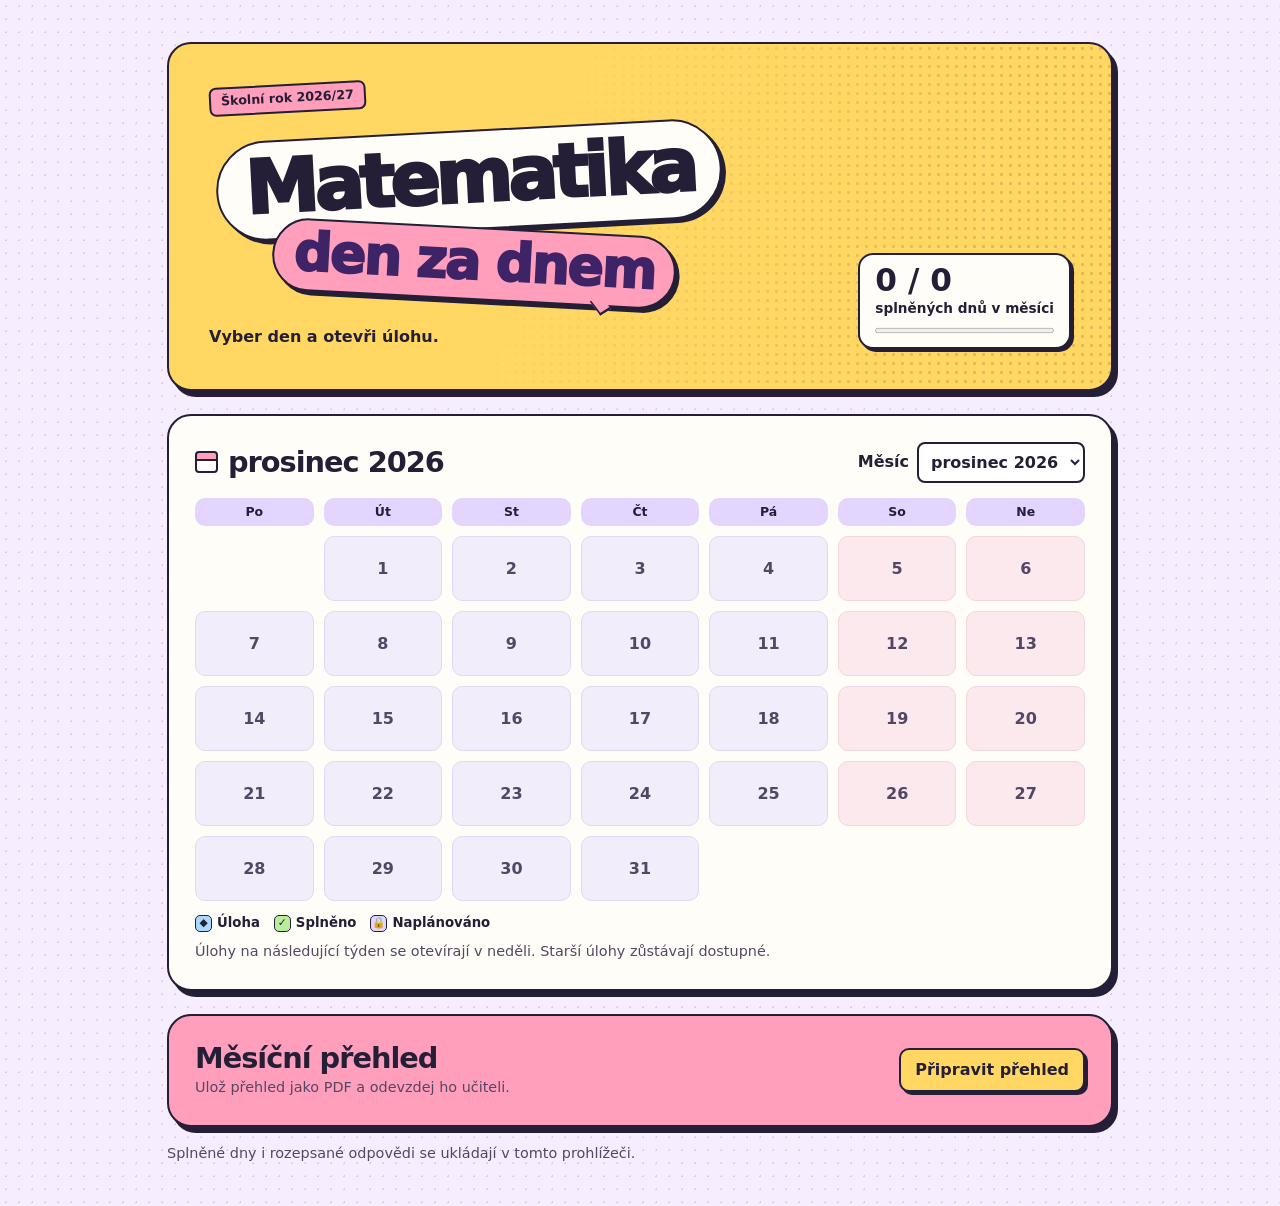
==== index.html @ b0680031 "Add files via upload" ====
<!doctype html>
<html lang="cs">
<meta charset="utf-8">
<meta name="viewport" content="width=device-width, initial-scale=1">
<meta name="theme-color" content="#ffd762">
<title>Matematika den za dnem</title>
<style>
:root {
  --ink:#241e36; --paper:#fffdf7; --yellow:#ffd762; --pink:#ff9fbc;
  --blue:#a9d9ff; --green:#b9ed9b; --purple:#e3d5ff;
  font:16px/1.5 system-ui,sans-serif; color:var(--ink); background:#f6edff;
}
*{box-sizing:border-box}
body{margin:0;background:radial-gradient(#d9cbea 1px,transparent 1px) 0 0/13px 13px}
main{width:min(100%,1030px);margin:auto;padding:clamp(14px,4vw,42px)}
h1,h2,p{margin:0}h2{font-size:clamp(1.35rem,3vw,1.8rem);line-height:1.12;letter-spacing:-.035em}
.hero,.card,dialog{border:2px solid var(--ink);border-radius:24px;box-shadow:5px 6px 0 var(--ink)}
.hero{
  position:relative;isolation:isolate;overflow:hidden;display:grid;grid-template-columns:minmax(0,1fr) auto;
  gap:20px;align-items:end;padding:clamp(18px,4vw,40px);background:var(--yellow);
}
.hero::before{
  content:"";position:absolute;z-index:-1;inset:0;
  background:radial-gradient(#8b5d283c 1.4px,transparent 1.5px) 0 0/9px 9px;
  mask-image:linear-gradient(108deg,transparent 38%,#000 83%);
}
.hero h1{
  display:flex;flex-direction:column;align-items:flex-start;isolation:isolate;
  font-size:clamp(1.85rem,6.5vw,4.6rem);line-height:1;letter-spacing:-.06em;
  font-weight:950;margin:13px 0 19px;padding:4px 7px 5px;
}
.title-bubble{
  position:relative;display:block;max-width:100%;padding:.12em .36em .19em;
  border:2px solid var(--ink);border-radius:1.2em;background:var(--paper);
  box-shadow:4px 4px 0 var(--ink);transform:rotate(-3deg);white-space:nowrap;
}
.title-bubble::after{
  content:"";position:absolute;width:.24em;height:.24em;bottom:-.13em;left:19%;
  background:inherit;border-right:2px solid var(--ink);border-bottom:2px solid var(--ink);
  transform:skew(-10deg,-10deg) rotate(38deg);
}
.title-accent{
  z-index:1;margin:-.06em 0 0 clamp(12px,4.5vw,56px);transform:rotate(3deg);
  color:#3f2367;background:var(--pink);font-size:.72em;letter-spacing:-.035em;
}
.title-accent::after{left:auto;right:16%;transform:skew(10deg,10deg) rotate(52deg)}
@media(max-width:350px){.hero h1{font-size:clamp(1.3rem,9vw,1.85rem)}}
.hero p{font-weight:650}
.tag{display:inline-block;border:2px solid var(--ink);border-radius:7px;background:var(--pink);padding:3px 10px;font-size:.79rem;font-weight:850;transform:rotate(-3deg)}
.progress{background:var(--paper);border:2px solid var(--ink);border-radius:15px;box-shadow:3px 3px 0 var(--ink);padding:8px 15px;font-size:.85rem;font-weight:700;min-width:170px}
.progress strong{display:block;font-size:1.95rem;line-height:1.12;font-weight:900}
progress{width:100%;height:11px;accent-color:#614bcc}
.card{margin-top:23px;background:var(--paper);padding:clamp(12px,3vw,26px)}
.row{display:flex;align-items:center;justify-content:space-between;gap:12px;flex-wrap:wrap}
.calendar-heading{display:flex;align-items:center;gap:10px}
.calendar-heading::before{content:"";width:19px;height:18px;flex:none;border:2px solid var(--ink);border-radius:4px;background:linear-gradient(var(--pink) 0 32%,var(--ink) 32% 44%,white 44%)}
.month{display:flex;gap:8px;align-items:center;font-weight:750}
select,input{font:inherit;color:inherit;border:2px solid var(--ink);border-radius:8px;background:white;padding:8px}
input{width:100%}select{max-width:100%}
.grid{display:grid;grid-template-columns:repeat(7,minmax(0,1fr));gap:clamp(3px,1vw,10px);margin:15px 0 12px}
.day,.weekday{text-align:center;border-radius:10px}
.weekday{background:var(--purple);font-size:.78rem;font-weight:850;padding:5px 0}
.day{min-height:clamp(42px,7vw,65px);display:flex;flex-direction:column;align-items:center;justify-content:center;line-height:1.15;background:#f2edfa;color:#524765;border:1px solid #e3d8f0;font-weight:740}
.day.weekend{background:#fbe9ee;border-color:#f1d7e0}
.day.active{width:100%;font:inherit;font-weight:900;line-height:1.15;color:var(--ink);border:2px solid var(--ink);background:var(--blue);box-shadow:2px 2px 0 var(--ink);cursor:pointer}
.day.active.done{background:var(--green)}
.day.locked{background:#ece3f5;border:1px dashed #7a668e}
.mark{display:block;font-size:.76rem;margin-top:2px}
.legend{display:flex;gap:7px 14px;flex-wrap:wrap;margin:8px 0;font-size:.83rem;font-weight:750}
.legend span{display:flex;align-items:center;gap:5px}
.legend i{width:17px;height:17px;display:grid;place-items:center;border:1px solid var(--ink);border-radius:5px;font:normal 700 .67rem/1 system-ui;background:var(--blue)}
.legend .green{background:var(--green)}.legend .future{background:var(--purple)}
.muted{color:#554763;font-size:.9rem}
#loadStatus:empty{display:none}
#storageNote{margin-top:16px}
.report-card{background:var(--pink)}
.report-card p{margin-top:3px}
button.action{border:2px solid var(--ink);border-radius:10px;background:var(--yellow);color:var(--ink);box-shadow:3px 3px 0 var(--ink);padding:8px 14px;font:inherit;font-weight:850;cursor:pointer}
.active:hover,button.action:hover{filter:brightness(.96)}
.active:active,button.action:active{transform:translate(2px,2px);box-shadow:none}
:focus-visible{outline:3px solid #614bcc;outline-offset:3px}
dialog{background:var(--paper);color:var(--ink);width:min(590px,calc(100% - 26px));padding:clamp(14px,4vw,25px);max-height:88dvh}
dialog::backdrop{background:#241e36a8}
dialog .row{border-bottom:2px solid var(--ink);padding-bottom:12px;margin-bottom:10px}
dialog [data-close]{background:var(--purple)}
dialog label{display:block;margin:.55em 0;font-weight:700}
#reportForm button{margin-top:12px}
.question{min-width:0;margin:.85rem 0;padding:.7rem .8rem;border:2px solid var(--ink);border-radius:12px;background:#f8f0ff}
.question legend{max-width:100%;padding:0 5px;font-weight:830;white-space:normal;overflow-wrap:anywhere}
.question[aria-invalid=true]{border-color:#ac284d;background:#fff0f4}
.question-image{display:block;max-width:100%;max-height:300px;object-fit:contain;margin:.5rem 0}
.options label{display:flex;align-items:baseline;gap:8px;font-weight:550}
.options input{width:auto;accent-color:#614bcc}
.feedback{min-height:1.5em;font-weight:750;margin:5px 0 9px}
.success{color:#25531d}
#report{display:none}table{width:100%;border-collapse:collapse}th,td{text-align:left;border-bottom:1px solid #ccc;padding:9px}
@media(max-width:560px){
  .hero{grid-template-columns:1fr;gap:13px}
  .progress{min-width:0;width:min(100%,210px)}
  .progress strong{font-size:1.5rem}
  .card{margin-top:19px}
}
@media print{main,dialog{display:none!important}#report{display:block;color:black;padding:12mm}body,:root{background:white}}
#questionProgress{display:table;margin-top:10px;padding:3px 10px;border:2px solid var(--ink);border-radius:9px;background:var(--yellow);font-weight:850}
[hidden]{display:none!important}
</style>
<main>
<header class="hero"><div><div class="tag">Školní rok 2026/27</div><h1><span class="title-bubble">Matematika</span> <span class="title-bubble title-accent">den za dnem</span></h1><p>Vyber den a otevři úlohu.</p></div><div class="progress"><strong id="count">0 / 0</strong><div>splněných dnů v měsíci</div><progress id="bar" max="1" value="0" aria-label="Splněné dny"></progress></div></header>
<section class="card" aria-labelledby="month"><div class="row"><h2 id="month" class="calendar-heading"></h2><label class="month">Měsíc <select id="monthSelect"></select></label></div><div class="grid" id="calendar"></div><div class="legend"><span><i aria-hidden="true">◆</i> Úloha</span><span><i class="green" aria-hidden="true">✓</i> Splněno</span><span><i class="future" aria-hidden="true">🔒</i> Naplánováno</span></div><p id="loadStatus" role="status"></p><p class="muted">Úlohy na následující týden se otevírají v neděli. Starší úlohy zůstávají dostupné.</p></section>
<section class="card row report-card"><div><h2>Měsíční přehled</h2><p class="muted">Ulož přehled jako PDF a odevzdej ho učiteli.</p></div><button class="action" id="openReport">Připravit přehled</button></section>
<p class="muted" id="storageNote">Splněné dny i rozepsané odpovědi se ukládají v tomto prohlížeči.</p>
</main>
<dialog id="work"><div class="row"><h2 id="workTitle"></h2><button type="button" class="action" data-close>Zavřít</button></div><p id="instructions"></p><p id="questionProgress" tabindex="-1" hidden></p><form id="exerciseForm"><div id="questions"></div><p class="feedback" id="feedback" aria-live="polite"></p><button type="submit" class="action" id="check">Zkontrolovat</button></form></dialog>
<dialog id="export"><div class="row"><h2>Měsíční přehled</h2><button type="button" class="action" data-close>Zavřít</button></div><form id="reportForm"><label for="name">Jméno a příjmení</label><input id="name" required maxlength="100" autocomplete="name"><p class="muted">V tiskovém okně vyber možnost Uložit jako PDF.</p><button class="action">Tisk / uložit jako PDF</button></form></dialog>
<section id="report"><h1>Přehled splněných úloh</h1><p id="reportName"></p><p id="reportTotal"></p><table><thead><tr><th>Datum</th><th>Téma</th><th>Stav</th></tr></thead><tbody id="reportDays"></tbody></table></section>
<script type="application/json" id="demoData">{"2026-11-16": {"title": "Obvody a obsahy rovinných útvarů", "revision": "obvody-b", "instructions": "Vyber odpověď a klikni na Zkontrolovat. U otázek 6–10 si napiš výpočet na papír. Obrázky neměř.", "questions": [{"prompt": "OBVOD obdélníku se stranami a, b", "type": "choice", "options": ["o = a · b", "o = 2 · (a + b)", "o = a + b", "o = 4 · a"], "correct": 1, "image": "[data-uri]", "imageAlt": "Schéma obdélníku."}, {"prompt": "OBSAH kosočtverce se stranou a a výškou v k této straně", "type": "choice", "options": ["S = 4 · a", "S = (a · v) : 2", "S = a · v", "S = a + v"], "correct": 2, "image": "[data-uri]", "imageAlt": "Schéma kosočtverce."}, {"prompt": "Který vzorec vyjadřuje obsah deltoidu s úhlopříčkami e, f?", "type": "choice", "options": ["S = (e · f) : 2", "S = e · f", "S = 2 · (e + f)", "S = (e + f) : 2"], "correct": 0, "image": "[data-uri]", "imageAlt": "Deltoid s vyznačenými úhlopříčkami e a f."}, {"prompt": "Který vzorec vyjadřuje obvod trojúhelníku se stranami a, b, c?", "type": "choice", "options": ["o = a · b · c", "o = 2 · (a + b)", "o = (a + b + c) : 2", "o = a + b + c"], "correct": 3, "image": "[data-uri]", "imageAlt": "Schéma trojúhelníku."}, {"prompt": "Který vzorec vyjadřuje obsah lichoběžníku se základnami a, c a výškou v?", "type": "choice", "options": ["S = a · c", "S = (a + c) · v", "S = [(a + c) · v] : 2", "S = (a · c) : 2"], "correct": 2, "image": "[data-uri]", "imageAlt": "Schéma lichoběžníku."}, {"prompt": "Čtvercový záhon má plochu 81 m². Kolik metrů obruby je potřeba kolem celého záhonu?", "type": "choice", "options": ["9 m", "18 m", "36 m", "324 m"], "correct": 2, "image": "[data-uri]", "imageAlt": "Schéma čtvercového záhonu."}, {"prompt": "Tatínek oplocuje pole s rozměry 15 m a 7 m. Kolik metrů plotu potřebuje, nechá-li otvor pro branku široký 3 m?", "type": "choice", "options": ["44 m", "41 m", "105 m", "38 m"], "correct": 1, "image": "[data-uri]", "imageAlt": "Schéma obdélníkového pole."}, {"prompt": "Eva vystřihla trojúhelníkovou vlaječku o obsahu 35 cm². Její základna měří 10 cm. Jak vysoká je vlaječka?", "type": "choice", "options": ["3,5 cm", "14 cm", "25 cm", "7 cm"], "correct": 3, "image": "[data-uri]", "imageAlt": "Schéma trojúhelníkové vlaječky."}, {"prompt": "Petr vyrábí ozdobu ve tvaru kosočtverce. Strana měří 7 cm a výška k ní 5 cm. Kolik cm² papíru ozdoba zabere?", "type": "choice", "options": ["35 cm²", "28 cm²", "17,5 cm²", "24 cm²"], "correct": 0, "image": "[data-uri]", "imageAlt": "Schéma ozdoby ve tvaru kosočtverce."}, {"prompt": "Obec chce osázet tulipány obdélníkový záhon o rozměrech 4,5 m a 3 m. Tulipán bude ve všech rozích a po celém obvodu budou mezi tulipány rozestupy 30 cm. Kolik tulipánů je potřeba?", "type": "choice", "options": ["25 ks", "50 ks", "54 ks", "200 ks"], "correct": 1, "image": "[data-uri]", "imageAlt": "Schéma obdélníkového záhonu."}, {"prompt": "Vypočítej obvod kosodélníku.", "type": "choice", "options": ["26 cm", "30 cm", "48 cm", "40 cm"], "correct": 0, "image": "[data-uri]", "imageAlt": "Kosodélník se stranami 8 cm a 5 cm. Vyznačená úsečka uvnitř měří 6 cm."}, {"prompt": "Urči obsah rovnoběžníku. Strana čtverečku je 1 cm.", "type": "choice", "options": ["20 cm²", "40 cm²", "10 cm²", "25 cm²"], "correct": 0, "image": "[data-uri]", "imageAlt": "Rovnoběžník ve čtvercové síti se základnou dlouhou pět čtverečků a výškou čtyři čtverečky."}, {"prompt": "Vypočítej obvod trojúhelníku.", "type": "choice", "options": ["32 cm", "22 cm", "40 cm", "72 cm"], "correct": 1, "image": "[data-uri]", "imageAlt": "Trojúhelník má strany 5 cm, 9 cm a 8 cm. Vyznačená výška měří 4 cm."}, {"prompt": "Vypočítej obsah lichoběžníku.", "type": "choice", "options": ["21 cm²", "42 cm²", "30 cm²", "84 cm²"], "correct": 1, "image": "[data-uri]", "imageAlt": "Lichoběžník má základny 6 cm a 15 cm a výšku 4 cm."}, {"prompt": "Urči obsah vybarveného útvaru. Strana čtverečku je 1 cm.", "type": "choice", "options": ["24 cm²", "12 cm²", "18 cm²", "6 cm²"], "correct": 2, "image": "[data-uri]", "imageAlt": "Vybarvený lichoběžník ve čtvercové síti. Horní základna zabírá tři čtverečky, dolní šest a výška čtyři."}], "mode": "sequence"}, "2026-11-17": {"title": "Neznámá na obou stranách", "questions": [{"prompt": "4x + 1 = 2x + 9", "type": "text", "answers": ["4"]}, {"prompt": "5x − 8 = 3x + 6", "type": "text", "answers": ["7"]}, {"prompt": "2x + 6 = 3x + 9", "type": "text", "answers": ["-3"]}]}, "2026-11-18": {"title": "Rovnice se závorkami", "questions": [{"prompt": "3(x − 2) = 12", "type": "text", "answers": ["6"]}, {"prompt": "2(x + 4) = x + 3", "type": "text", "answers": ["-5"]}, {"prompt": "4(x − 1) = 2(x + 3)", "type": "text", "answers": ["5"]}]}, "2026-11-19": {"title": "Neznámá ve jmenovateli", "questions": [{"prompt": "12/x = 3", "type": "text", "answers": ["4"]}, {"prompt": "18/(x − 1) = 6", "type": "text", "answers": ["4"]}, {"prompt": "10/(x + 2) = 5", "type": "text", "answers": ["0"]}]}, "2026-11-20": {"title": "Závěrečný mix", "questions": [{"prompt": "5(x − 2) = 2x + 11", "type": "text", "answers": ["7"]}, {"prompt": "24/(x + 1) = 8", "type": "text", "answers": ["2"]}, {"prompt": "Dvě tiskárny vytisknou společně 600 listů. První sama zvládne 600 listů za 30 minut, druhá za 60 minut. Za kolik minut to zvládnou společně?", "type": "text", "answers": ["20"]}]}, "2026-11-21": {"title": "Zvířecí houpačka", "revision": "houpacka", "mode": "sequence", "instructions": "Čísla u houpačky označují vzdálenost od středu. Vyber jednu odpověď a klikni na Zkontrolovat.", "questions": [{"prompt": "Na které místo vpravo od středu patří Thinky, aby byla houpačka v rovnováze?", "type": "choice", "options": ["Místo 2", "Místo 1", "Místo 5", "Místo 3"], "correct": 0, "image": "[data-uri]", "imageAlt": "Cleo má 20 kg a sedí vlevo na místě 4. Thinky má 40 kg a čeká, až ho posadíš vpravo."}, {"prompt": "Kolik kilogramů váží Scout, aby byla houpačka v rovnováze?", "type": "choice", "options": ["20 kg", "40 kg", "30 kg", "50 kg"], "correct": 1, "image": "[data-uri]", "imageAlt": "Spotty má 30 kg a sedí vlevo na místě 4. Scout má neznámou hmotnost a sedí vpravo na místě 3."}, {"prompt": "Na které místo vpravo od středu patří Cleo, aby byla houpačka v rovnováze?", "type": "choice", "options": ["Místo 2", "Místo 3", "Místo 5", "Místo 4"], "correct": 3, "image": "[data-uri]", "imageAlt": "Thinky má 40 kg a sedí vlevo na místě 3. Cleo má 30 kg a čeká, až ho posadíš vpravo."}, {"prompt": "Kolik kilogramů váží Spotty, aby byla houpačka v rovnováze?", "type": "choice", "options": ["50 kg", "40 kg", "60 kg", "30 kg"], "correct": 0, "image": "[data-uri]", "imageAlt": "Scout má 20 kg a sedí vlevo na místě 5. Spotty má neznámou hmotnost a sedí vpravo na místě 2."}, {"prompt": "Na které místo vpravo od středu patří Thinky, aby byla houpačka v rovnováze?", "type": "choice", "options": ["Místo 4", "Místo 5", "Místo 2", "Místo 3"], "correct": 2, "image": "[data-uri]", "imageAlt": "Cleo má 20 kg a sedí vlevo na místě 1. Spotty má 20 kg a sedí vlevo na místě 3. Thinky má 40 kg a čeká, až ho posadíš vpravo."}, {"prompt": "Na které místo vlevo od středu patří Thinky, aby byla houpačka v rovnováze?", "type": "choice", "options": ["Místo 2", "Místo 4", "Místo 1", "Místo 5"], "correct": 1, "image": "[data-uri]", "imageAlt": "Thinky má 30 kg a čeká, až ho posadíš vlevo. Scout má 30 kg a sedí vpravo na místě 1. Cleo má 30 kg a sedí vpravo na místě 3."}, {"prompt": "Kolik kilogramů váží Scout, aby byla houpačka v rovnováze?", "type": "choice", "options": ["80 kg", "50 kg", "60 kg", "70 kg"], "correct": 3, "image": "[data-uri]", "imageAlt": "Spotty má 30 kg a sedí vlevo na místě 2. Thinky má 20 kg a sedí vlevo na místě 4. Scout má neznámou hmotnost a sedí vpravo na místě 2."}, {"prompt": "Na které místo vpravo od středu patří Thinky, aby byla houpačka v rovnováze?", "type": "choice", "options": ["Místo 3", "Místo 4", "Místo 5", "Místo 2"], "correct": 1, "image": "[data-uri]", "imageAlt": "Cleo má 40 kg a sedí vlevo na místě 2. Scout má 20 kg a sedí vlevo na místě 4. Spotty má 40 kg a sedí vpravo na místě 1. Thinky má 30 kg a čeká, až ho posadíš vpravo."}, {"prompt": "Kolik kilogramů váží Spotty, aby byla houpačka v rovnováze?", "type": "choice", "options": ["50 kg", "30 kg", "40 kg", "60 kg"], "correct": 2, "image": "[data-uri]", "imageAlt": "Scout má 40 kg a sedí vlevo na místě 1. Thinky má 30 kg a sedí vlevo na místě 4. Cleo má 20 kg a sedí vpravo na místě 4. Spotty má neznámou hmotnost a sedí vpravo na místě 2."}, {"prompt": "Na které místo vpravo od středu patří Thinky, aby byla houpačka v rovnováze?", "type": "choice", "options": ["Místo 4", "Místo 5", "Místo 2", "Místo 3"], "correct": 1, "image": "[data-uri]", "imageAlt": "Spotty má 20 kg a sedí vlevo na místě 2. Scout má 30 kg a sedí vlevo na místě 5. Cleo má 20 kg a sedí vpravo na místě 2. Thinky má 30 kg a čeká, až ho posadíš vpravo."}]}, "2026-11-22": {"title": "Nedělní obrázkové šifry", "questions": [{"prompt": "Který tvar patří na místo otazníku?", "type": "choice", "options": ["Modrý čtverec", "Růžový kruh", "Modrý kruh", "Růžový čtverec"], "correct": 1, "image": "[data-uri]", "imageAlt": "V řadě je růžový kruh, modrý čtverec, modrý čtverec, růžový kruh, modrý čtverec, modrý čtverec a otazník."}, {"prompt": "Váhy jsou v rovnováze. Růžová kostka váží 2 g a žlutý žeton 3 g. Kolik váží modrá kostka?", "type": "choice", "options": ["3 g", "4 g", "5 g", "6 g"], "correct": 2, "image": "[data-uri]", "imageAlt": "Vlevo jsou dvě růžové kostky a jedna modrá. Vpravo jsou tři žluté žetony."}, {"prompt": "Každá barva se má objevit právě jednou v každém řádku i sloupci. Jaká barva chybí?", "type": "choice", "options": ["Modrá", "Žlutá", "Zelená", "Růžová"], "correct": 3, "image": "[data-uri]", "imageAlt": "Řádky odshora: růžová, modrá, žlutá, zelená. Žlutá, zelená, růžová, modrá. Modrá, růžová, zelená, žlutá. Zelená, žlutá, modrá, otazník."}]}}</script>
<script src="./calendar.js?v=8" defer></script>
</html>
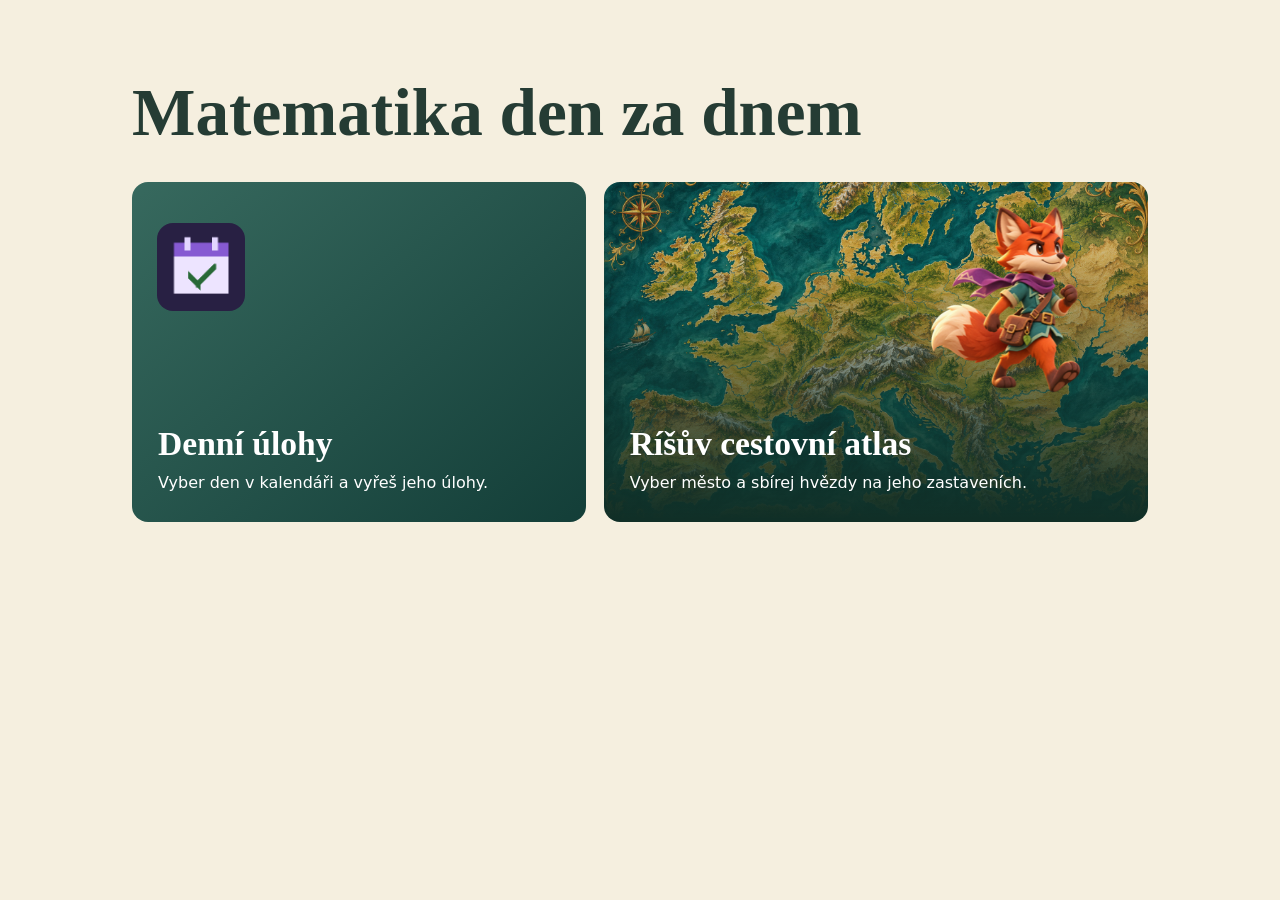
==== commit 1241be66: "Add files via upload" ====
--- a/index.html
+++ b/index.html
@@ -1,118 +1,3 @@
-<!doctype html>
-<html lang="cs">
-<meta charset="utf-8">
-<meta name="viewport" content="width=device-width, initial-scale=1">
-<meta name="theme-color" content="#ffd762">
-<title>Matematika den za dnem</title>
-<style>
-:root {
-  --ink:#241e36; --paper:#fffdf7; --yellow:#ffd762; --pink:#ff9fbc;
-  --blue:#a9d9ff; --green:#b9ed9b; --purple:#e3d5ff;
-  font:16px/1.5 system-ui,sans-serif; color:var(--ink); background:#f6edff;
-}
-*{box-sizing:border-box}
-body{margin:0;background:radial-gradient(#d9cbea 1px,transparent 1px) 0 0/13px 13px}
-main{width:min(100%,1030px);margin:auto;padding:clamp(14px,4vw,42px)}
-h1,h2,p{margin:0}h2{font-size:clamp(1.35rem,3vw,1.8rem);line-height:1.12;letter-spacing:-.035em}
-.hero,.card,dialog{border:2px solid var(--ink);border-radius:24px;box-shadow:5px 6px 0 var(--ink)}
-.hero{
-  position:relative;isolation:isolate;overflow:hidden;display:grid;grid-template-columns:minmax(0,1fr) auto;
-  gap:20px;align-items:end;padding:clamp(18px,4vw,40px);background:var(--yellow);
-}
-.hero::before{
-  content:"";position:absolute;z-index:-1;inset:0;
-  background:radial-gradient(#8b5d283c 1.4px,transparent 1.5px) 0 0/9px 9px;
-  mask-image:linear-gradient(108deg,transparent 38%,#000 83%);
-}
-.hero h1{
-  display:flex;flex-direction:column;align-items:flex-start;isolation:isolate;
-  font-size:clamp(1.85rem,6.5vw,4.6rem);line-height:1;letter-spacing:-.06em;
-  font-weight:950;margin:13px 0 19px;padding:4px 7px 5px;
-}
-.title-bubble{
-  position:relative;display:block;max-width:100%;padding:.12em .36em .19em;
-  border:2px solid var(--ink);border-radius:1.2em;background:var(--paper);
-  box-shadow:4px 4px 0 var(--ink);transform:rotate(-3deg);white-space:nowrap;
-}
-.title-bubble::after{
-  content:"";position:absolute;width:.24em;height:.24em;bottom:-.13em;left:19%;
-  background:inherit;border-right:2px solid var(--ink);border-bottom:2px solid var(--ink);
-  transform:skew(-10deg,-10deg) rotate(38deg);
-}
-.title-accent{
-  z-index:1;margin:-.06em 0 0 clamp(12px,4.5vw,56px);transform:rotate(3deg);
-  color:#3f2367;background:var(--pink);font-size:.72em;letter-spacing:-.035em;
-}
-.title-accent::after{left:auto;right:16%;transform:skew(10deg,10deg) rotate(52deg)}
-@media(max-width:350px){.hero h1{font-size:clamp(1.3rem,9vw,1.85rem)}}
-.hero p{font-weight:650}
-.tag{display:inline-block;border:2px solid var(--ink);border-radius:7px;background:var(--pink);padding:3px 10px;font-size:.79rem;font-weight:850;transform:rotate(-3deg)}
-.progress{background:var(--paper);border:2px solid var(--ink);border-radius:15px;box-shadow:3px 3px 0 var(--ink);padding:8px 15px;font-size:.85rem;font-weight:700;min-width:170px}
-.progress strong{display:block;font-size:1.95rem;line-height:1.12;font-weight:900}
-progress{width:100%;height:11px;accent-color:#614bcc}
-.card{margin-top:23px;background:var(--paper);padding:clamp(12px,3vw,26px)}
-.row{display:flex;align-items:center;justify-content:space-between;gap:12px;flex-wrap:wrap}
-.calendar-heading{display:flex;align-items:center;gap:10px}
-.calendar-heading::before{content:"";width:19px;height:18px;flex:none;border:2px solid var(--ink);border-radius:4px;background:linear-gradient(var(--pink) 0 32%,var(--ink) 32% 44%,white 44%)}
-.month{display:flex;gap:8px;align-items:center;font-weight:750}
-select,input{font:inherit;color:inherit;border:2px solid var(--ink);border-radius:8px;background:white;padding:8px}
-input{width:100%}select{max-width:100%}
-.grid{display:grid;grid-template-columns:repeat(7,minmax(0,1fr));gap:clamp(3px,1vw,10px);margin:15px 0 12px}
-.day,.weekday{text-align:center;border-radius:10px}
-.weekday{background:var(--purple);font-size:.78rem;font-weight:850;padding:5px 0}
-.day{min-height:clamp(42px,7vw,65px);display:flex;flex-direction:column;align-items:center;justify-content:center;line-height:1.15;background:#f2edfa;color:#524765;border:1px solid #e3d8f0;font-weight:740}
-.day.weekend{background:#fbe9ee;border-color:#f1d7e0}
-.day.active{width:100%;font:inherit;font-weight:900;line-height:1.15;color:var(--ink);border:2px solid var(--ink);background:var(--blue);box-shadow:2px 2px 0 var(--ink);cursor:pointer}
-.day.active.done{background:var(--green)}
-.day.locked{background:#ece3f5;border:1px dashed #7a668e}
-.mark{display:block;font-size:.76rem;margin-top:2px}
-.legend{display:flex;gap:7px 14px;flex-wrap:wrap;margin:8px 0;font-size:.83rem;font-weight:750}
-.legend span{display:flex;align-items:center;gap:5px}
-.legend i{width:17px;height:17px;display:grid;place-items:center;border:1px solid var(--ink);border-radius:5px;font:normal 700 .67rem/1 system-ui;background:var(--blue)}
-.legend .green{background:var(--green)}.legend .future{background:var(--purple)}
-.muted{color:#554763;font-size:.9rem}
-#loadStatus:empty{display:none}
-#storageNote{margin-top:16px}
-.report-card{background:var(--pink)}
-.report-card p{margin-top:3px}
-button.action{border:2px solid var(--ink);border-radius:10px;background:var(--yellow);color:var(--ink);box-shadow:3px 3px 0 var(--ink);padding:8px 14px;font:inherit;font-weight:850;cursor:pointer}
-.active:hover,button.action:hover{filter:brightness(.96)}
-.active:active,button.action:active{transform:translate(2px,2px);box-shadow:none}
-:focus-visible{outline:3px solid #614bcc;outline-offset:3px}
-dialog{background:var(--paper);color:var(--ink);width:min(590px,calc(100% - 26px));padding:clamp(14px,4vw,25px);max-height:88dvh}
-dialog::backdrop{background:#241e36a8}
-dialog .row{border-bottom:2px solid var(--ink);padding-bottom:12px;margin-bottom:10px}
-dialog [data-close]{background:var(--purple)}
-dialog label{display:block;margin:.55em 0;font-weight:700}
-#reportForm button{margin-top:12px}
-.question{min-width:0;margin:.85rem 0;padding:.7rem .8rem;border:2px solid var(--ink);border-radius:12px;background:#f8f0ff}
-.question legend{max-width:100%;padding:0 5px;font-weight:830;white-space:normal;overflow-wrap:anywhere}
-.question[aria-invalid=true]{border-color:#ac284d;background:#fff0f4}
-.question-image{display:block;max-width:100%;max-height:300px;object-fit:contain;margin:.5rem 0}
-.options label{display:flex;align-items:baseline;gap:8px;font-weight:550}
-.options input{width:auto;accent-color:#614bcc}
-.feedback{min-height:1.5em;font-weight:750;margin:5px 0 9px}
-.success{color:#25531d}
-#report{display:none}table{width:100%;border-collapse:collapse}th,td{text-align:left;border-bottom:1px solid #ccc;padding:9px}
-@media(max-width:560px){
-  .hero{grid-template-columns:1fr;gap:13px}
-  .progress{min-width:0;width:min(100%,210px)}
-  .progress strong{font-size:1.5rem}
-  .card{margin-top:19px}
-}
-@media print{main,dialog{display:none!important}#report{display:block;color:black;padding:12mm}body,:root{background:white}}
-#questionProgress{display:table;margin-top:10px;padding:3px 10px;border:2px solid var(--ink);border-radius:9px;background:var(--yellow);font-weight:850}
-[hidden]{display:none!important}
-</style>
-<main>
-<header class="hero"><div><div class="tag">Školní rok 2026/27</div><h1><span class="title-bubble">Matematika</span> <span class="title-bubble title-accent">den za dnem</span></h1><p>Vyber den a otevři úlohu.</p></div><div class="progress"><strong id="count">0 / 0</strong><div>splněných dnů v měsíci</div><progress id="bar" max="1" value="0" aria-label="Splněné dny"></progress></div></header>
-<section class="card" aria-labelledby="month"><div class="row"><h2 id="month" class="calendar-heading"></h2><label class="month">Měsíc <select id="monthSelect"></select></label></div><div class="grid" id="calendar"></div><div class="legend"><span><i aria-hidden="true">◆</i> Úloha</span><span><i class="green" aria-hidden="true">✓</i> Splněno</span><span><i class="future" aria-hidden="true">🔒</i> Naplánováno</span></div><p id="loadStatus" role="status"></p><p class="muted">Úlohy na následující týden se otevírají v neděli. Starší úlohy zůstávají dostupné.</p></section>
-<section class="card row report-card"><div><h2>Měsíční přehled</h2><p class="muted">Ulož přehled jako PDF a odevzdej ho učiteli.</p></div><button class="action" id="openReport">Připravit přehled</button></section>
-<p class="muted" id="storageNote">Splněné dny i rozepsané odpovědi se ukládají v tomto prohlížeči.</p>
-</main>
-<dialog id="work"><div class="row"><h2 id="workTitle"></h2><button type="button" class="action" data-close>Zavřít</button></div><p id="instructions"></p><p id="questionProgress" tabindex="-1" hidden></p><form id="exerciseForm"><div id="questions"></div><p class="feedback" id="feedback" aria-live="polite"></p><button type="submit" class="action" id="check">Zkontrolovat</button></form></dialog>
-<dialog id="export"><div class="row"><h2>Měsíční přehled</h2><button type="button" class="action" data-close>Zavřít</button></div><form id="reportForm"><label for="name">Jméno a příjmení</label><input id="name" required maxlength="100" autocomplete="name"><p class="muted">V tiskovém okně vyber možnost Uložit jako PDF.</p><button class="action">Tisk / uložit jako PDF</button></form></dialog>
-<section id="report"><h1>Přehled splněných úloh</h1><p id="reportName"></p><p id="reportTotal"></p><table><thead><tr><th>Datum</th><th>Téma</th><th>Stav</th></tr></thead><tbody id="reportDays"></tbody></table></section>
-<script type="application/json" id="demoData">{"2026-11-16": {"title": "Obvody a obsahy rovinných útvarů", "revision": "obvody-b", "instructions": "Vyber odpověď a klikni na Zkontrolovat. U otázek 6–10 si napiš výpočet na papír. Obrázky neměř.", "questions": [{"prompt": "OBVOD obdélníku se stranami a, b", "type": "choice", "options": ["o = a · b", "o = 2 · (a + b)", "o = a + b", "o = 4 · a"], "correct": 1, "image": "[data-uri]", "imageAlt": "Schéma obdélníku."}, {"prompt": "OBSAH kosočtverce se stranou a a výškou v k této straně", "type": "choice", "options": ["S = 4 · a", "S = (a · v) : 2", "S = a · v", "S = a + v"], "correct": 2, "image": "[data-uri]", "imageAlt": "Schéma kosočtverce."}, {"prompt": "Který vzorec vyjadřuje obsah deltoidu s úhlopříčkami e, f?", "type": "choice", "options": ["S = (e · f) : 2", "S = e · f", "S = 2 · (e + f)", "S = (e + f) : 2"], "correct": 0, "image": "[data-uri]", "imageAlt": "Deltoid s vyznačenými úhlopříčkami e a f."}, {"prompt": "Který vzorec vyjadřuje obvod trojúhelníku se stranami a, b, c?", "type": "choice", "options": ["o = a · b · c", "o = 2 · (a + b)", "o = (a + b + c) : 2", "o = a + b + c"], "correct": 3, "image": "[data-uri]", "imageAlt": "Schéma trojúhelníku."}, {"prompt": "Který vzorec vyjadřuje obsah lichoběžníku se základnami a, c a výškou v?", "type": "choice", "options": ["S = a · c", "S = (a + c) · v", "S = [(a + c) · v] : 2", "S = (a · c) : 2"], "correct": 2, "image": "[data-uri]", "imageAlt": "Schéma lichoběžníku."}, {"prompt": "Čtvercový záhon má plochu 81 m². Kolik metrů obruby je potřeba kolem celého záhonu?", "type": "choice", "options": ["9 m", "18 m", "36 m", "324 m"], "correct": 2, "image": "[data-uri]", "imageAlt": "Schéma čtvercového záhonu."}, {"prompt": "Tatínek oplocuje pole s rozměry 15 m a 7 m. Kolik metrů plotu potřebuje, nechá-li otvor pro branku široký 3 m?", "type": "choice", "options": ["44 m", "41 m", "105 m", "38 m"], "correct": 1, "image": "[data-uri]", "imageAlt": "Schéma obdélníkového pole."}, {"prompt": "Eva vystřihla trojúhelníkovou vlaječku o obsahu 35 cm². Její základna měří 10 cm. Jak vysoká je vlaječka?", "type": "choice", "options": ["3,5 cm", "14 cm", "25 cm", "7 cm"], "correct": 3, "image": "[data-uri]", "imageAlt": "Schéma trojúhelníkové vlaječky."}, {"prompt": "Petr vyrábí ozdobu ve tvaru kosočtverce. Strana měří 7 cm a výška k ní 5 cm. Kolik cm² papíru ozdoba zabere?", "type": "choice", "options": ["35 cm²", "28 cm²", "17,5 cm²", "24 cm²"], "correct": 0, "image": "[data-uri]", "imageAlt": "Schéma ozdoby ve tvaru kosočtverce."}, {"prompt": "Obec chce osázet tulipány obdélníkový záhon o rozměrech 4,5 m a 3 m. Tulipán bude ve všech rozích a po celém obvodu budou mezi tulipány rozestupy 30 cm. Kolik tulipánů je potřeba?", "type": "choice", "options": ["25 ks", "50 ks", "54 ks", "200 ks"], "correct": 1, "image": "[data-uri]", "imageAlt": "Schéma obdélníkového záhonu."}, {"prompt": "Vypočítej obvod kosodélníku.", "type": "choice", "options": ["26 cm", "30 cm", "48 cm", "40 cm"], "correct": 0, "image": "[data-uri]", "imageAlt": "Kosodélník se stranami 8 cm a 5 cm. Vyznačená úsečka uvnitř měří 6 cm."}, {"prompt": "Urči obsah rovnoběžníku. Strana čtverečku je 1 cm.", "type": "choice", "options": ["20 cm²", "40 cm²", "10 cm²", "25 cm²"], "correct": 0, "image": "[data-uri]", "imageAlt": "Rovnoběžník ve čtvercové síti se základnou dlouhou pět čtverečků a výškou čtyři čtverečky."}, {"prompt": "Vypočítej obvod trojúhelníku.", "type": "choice", "options": ["32 cm", "22 cm", "40 cm", "72 cm"], "correct": 1, "image": "[data-uri]", "imageAlt": "Trojúhelník má strany 5 cm, 9 cm a 8 cm. Vyznačená výška měří 4 cm."}, {"prompt": "Vypočítej obsah lichoběžníku.", "type": "choice", "options": ["21 cm²", "42 cm²", "30 cm²", "84 cm²"], "correct": 1, "image": "[data-uri]", "imageAlt": "Lichoběžník má základny 6 cm a 15 cm a výšku 4 cm."}, {"prompt": "Urči obsah vybarveného útvaru. Strana čtverečku je 1 cm.", "type": "choice", "options": ["24 cm²", "12 cm²", "18 cm²", "6 cm²"], "correct": 2, "image": "[data-uri]", "imageAlt": "Vybarvený lichoběžník ve čtvercové síti. Horní základna zabírá tři čtverečky, dolní šest a výška čtyři."}], "mode": "sequence"}, "2026-11-17": {"title": "Neznámá na obou stranách", "questions": [{"prompt": "4x + 1 = 2x + 9", "type": "text", "answers": ["4"]}, {"prompt": "5x − 8 = 3x + 6", "type": "text", "answers": ["7"]}, {"prompt": "2x + 6 = 3x + 9", "type": "text", "answers": ["-3"]}]}, "2026-11-18": {"title": "Rovnice se závorkami", "questions": [{"prompt": "3(x − 2) = 12", "type": "text", "answers": ["6"]}, {"prompt": "2(x + 4) = x + 3", "type": "text", "answers": ["-5"]}, {"prompt": "4(x − 1) = 2(x + 3)", "type": "text", "answers": ["5"]}]}, "2026-11-19": {"title": "Neznámá ve jmenovateli", "questions": [{"prompt": "12/x = 3", "type": "text", "answers": ["4"]}, {"prompt": "18/(x − 1) = 6", "type": "text", "answers": ["4"]}, {"prompt": "10/(x + 2) = 5", "type": "text", "answers": ["0"]}]}, "2026-11-20": {"title": "Závěrečný mix", "questions": [{"prompt": "5(x − 2) = 2x + 11", "type": "text", "answers": ["7"]}, {"prompt": "24/(x + 1) = 8", "type": "text", "answers": ["2"]}, {"prompt": "Dvě tiskárny vytisknou společně 600 listů. První sama zvládne 600 listů za 30 minut, druhá za 60 minut. Za kolik minut to zvládnou společně?", "type": "text", "answers": ["20"]}]}, "2026-11-21": {"title": "Zvířecí houpačka", "revision": "houpacka", "mode": "sequence", "instructions": "Čísla u houpačky označují vzdálenost od středu. Vyber jednu odpověď a klikni na Zkontrolovat.", "questions": [{"prompt": "Na které místo vpravo od středu patří Thinky, aby byla houpačka v rovnováze?", "type": "choice", "options": ["Místo 2", "Místo 1", "Místo 5", "Místo 3"], "correct": 0, "image": "[data-uri]", "imageAlt": "Cleo má 20 kg a sedí vlevo na místě 4. Thinky má 40 kg a čeká, až ho posadíš vpravo."}, {"prompt": "Kolik kilogramů váží Scout, aby byla houpačka v rovnováze?", "type": "choice", "options": ["20 kg", "40 kg", "30 kg", "50 kg"], "correct": 1, "image": "[data-uri]